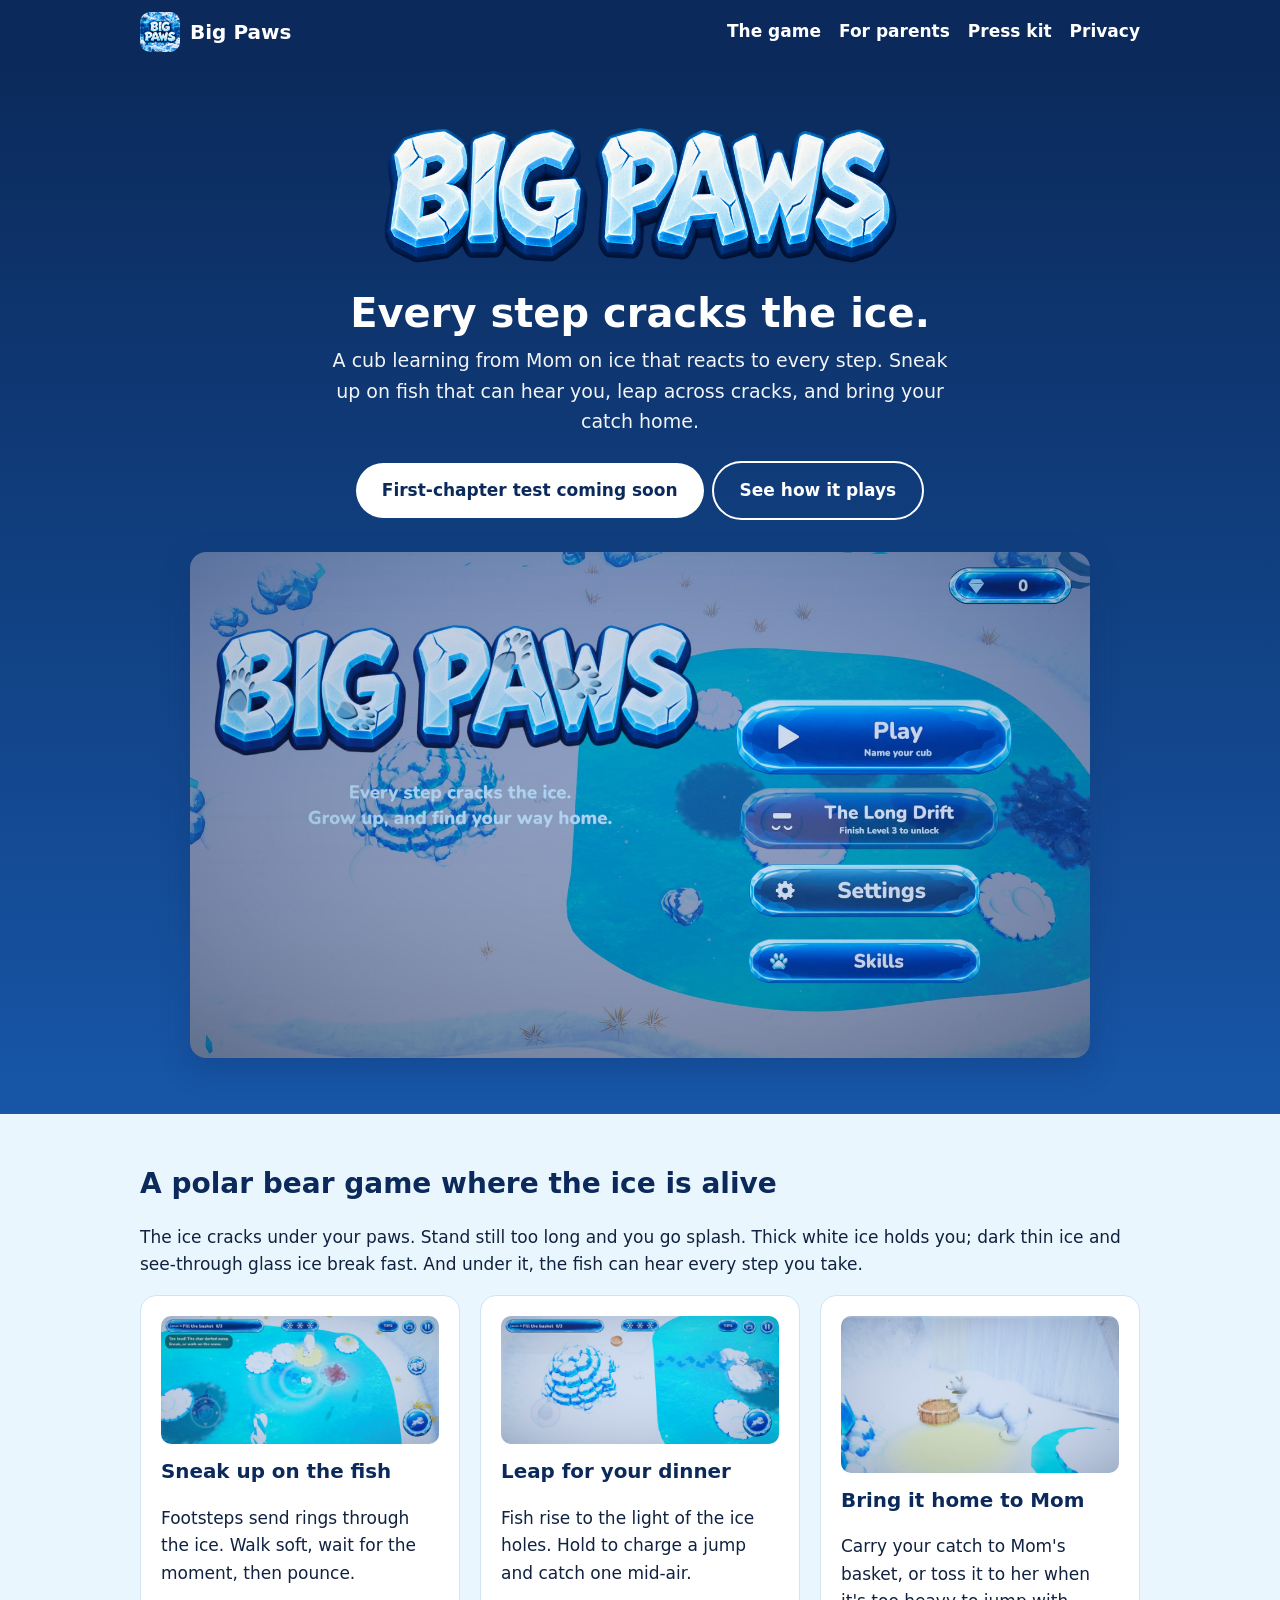
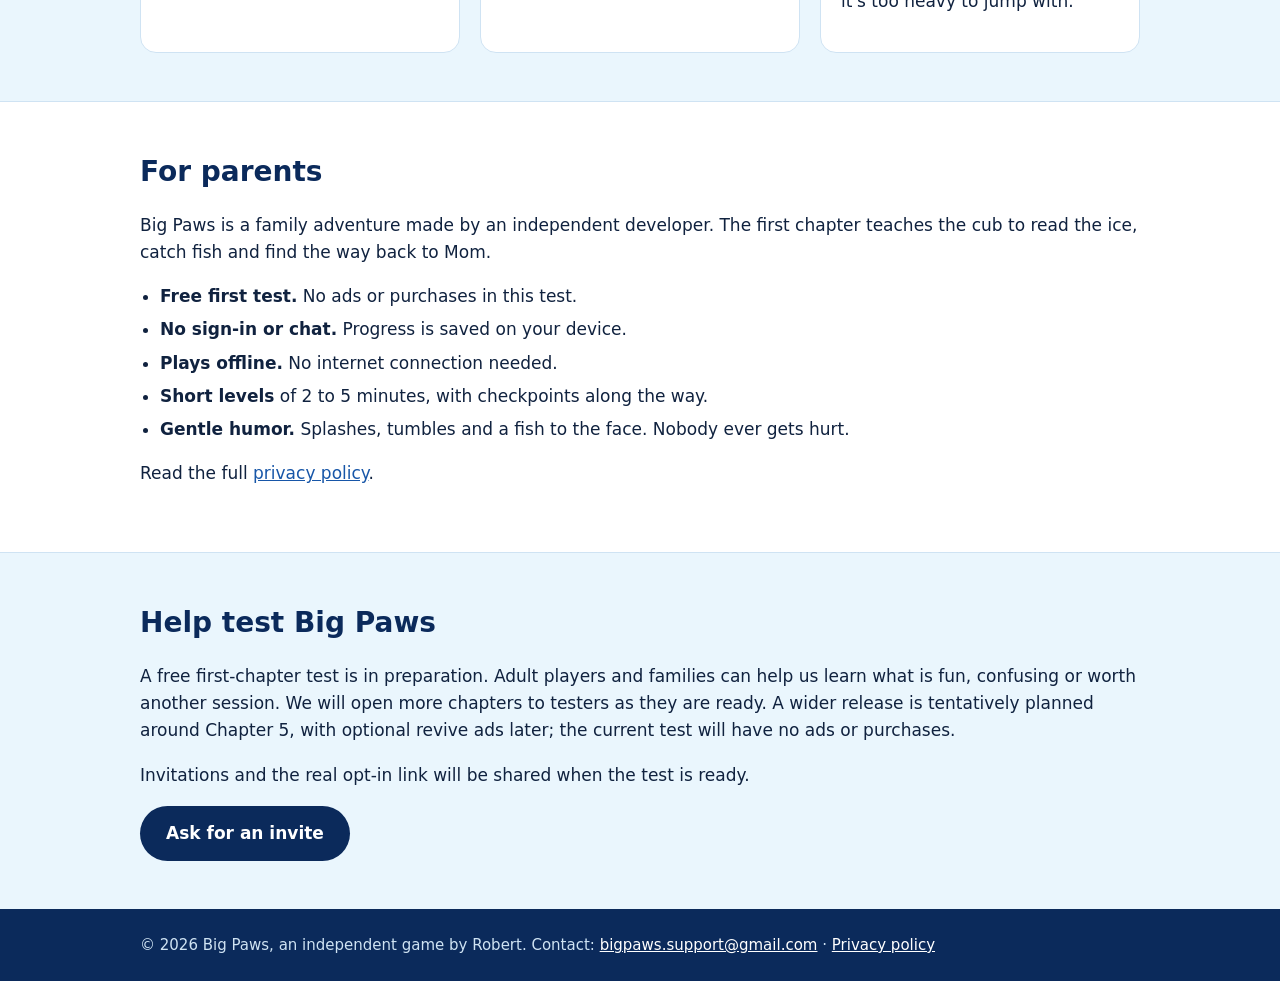
==== index.html @ 210a82b9 "Big Paws website: home, privacy policy, press kit Co-Authored-By: Claude Opus 5.5 <noreply@anthropic" ====
<!doctype html>
<html lang="en"><head><meta charset="utf-8"><meta name="viewport" content="width=device-width, initial-scale=1"><link rel="icon" href="images/icon.png"><link rel="stylesheet" href="style.css">
<title>Big Paws: A Cub and Mom Adventure | Android</title>
<meta name="description" content="The ice cracks under every step, and the fish can hear you coming. A cub-and-Mom adventure for Android, with a free first-chapter test in preparation.">
<meta property="og:title" content="Big Paws: Polar Bear Adventure">
<meta property="og:description" content="Every step cracks the ice. A polar bear adventure with Mom. First-chapter test in preparation.">
<meta property="og:image" content="images/title.jpg">
</head><body>
<header class="site"><div class="wrap"><a class="brand" href="index.html"><img src="images/icon.png" alt="">Big Paws</a><nav><a href="index.html#play">The game</a><a href="index.html#parents">For parents</a><a href="presskit.html">Press kit</a><a href="privacy.html">Privacy</a></nav></div></header>
<div class="hero"><div class="wrap">
<img class="wordmark" src="images/wordmark.png" alt="Big Paws">
<h1>Every step cracks the ice.</h1>
<p>A cub learning from Mom on ice that reacts to every step. Sneak up on fish that can hear you, leap across cracks, and bring your catch home.</p>
<a class="btn" href="#test">First-chapter test coming soon</a><a class="btn alt" href="#play">See how it plays</a>
<img class="shot" src="images/title.jpg" alt="Big Paws title screen with the ice lettering logo">
</div></div>

<section id="play"><div class="wrap">
<h2>A polar bear game where the ice is alive</h2>
<p>The ice cracks under your paws. Stand still too long and you go splash. Thick white ice holds you; dark thin ice and see-through glass ice break fast. And under it, the fish can hear every step you take.</p>
<div class="grid">
<div class="card"><img src="images/sneak.jpg" alt="The cub sneaking past fish shadows under the ice"><h3>Sneak up on the fish</h3><p>Footsteps send rings through the ice. Walk soft, wait for the moment, then pounce.</p></div>
<div class="card"><img src="images/fishing.jpg" alt="The cub beside a fishing hole in the ice"><h3>Leap for your dinner</h3><p>Fish rise to the light of the ice holes. Hold to charge a jump and catch one mid-air.</p></div>
<div class="card"><img src="images/mom-basket.jpg" alt="Mom bear placing a fish in her basket"><h3>Bring it home to Mom</h3><p>Carry your catch to Mom's basket, or toss it to her when it's too heavy to jump with.</p></div>
</div>
</div></section>

<section id="parents" class="parents"><div class="wrap">
<h2>For parents</h2>
<p>Big Paws is a family adventure made by an independent developer. The first chapter teaches the cub to read the ice, catch fish and find the way back to Mom.</p>
<ul>
<li><strong>Free first test.</strong> No ads or purchases in this test.</li>
<li><strong>No sign-in or chat.</strong> Progress is saved on your device.</li>
<li><strong>Plays offline.</strong> No internet connection needed.</li>
<li><strong>Short levels</strong> of 2 to 5 minutes, with checkpoints along the way.</li>
<li><strong>Gentle humor.</strong> Splashes, tumbles and a fish to the face. Nobody ever gets hurt.</li>
</ul>
<p>Read the full <a href="privacy.html">privacy policy</a>.</p>
</div></section>

<section id="test"><div class="wrap">
<h2>Help test Big Paws</h2>
<p>A free first-chapter test is in preparation. Adult players and families can help us learn what is fun, confusing or worth another session. We will open more chapters to testers as they are ready. A wider release is tentatively planned around Chapter 5, with optional revive ads later; the current test will have no ads or purchases.</p>
<p>Invitations and the real opt-in link will be shared when the test is ready.</p>
<a class="btn" style="background:var(--deep);color:#fff" href="mailto:bigpaws.support@gmail.com?subject=Big%20Paws%20test">Ask for an invite</a>
</div></section>
<footer><div class="wrap">&copy; 2026 Big Paws, an independent game by Robert. Contact: <a href="mailto:bigpaws.support@gmail.com">bigpaws.support@gmail.com</a> &middot; <a href="privacy.html">Privacy policy</a></div></footer>
</body></html>
---- style.css ----
:root{--ice:#eaf6fd;--deep:#0b2a5b;--mid:#1756a8;--cyan:#38b6f0;--ink:#10223f;--quiet:#4a5d7a;--card:#ffffff;--line:#cfe3f3}
*{box-sizing:border-box}
body{margin:0;font-family:"Nunito",system-ui,-apple-system,Segoe UI,Roboto,sans-serif;color:var(--ink);background:var(--ice);line-height:1.6;font-size:17px}
a{color:var(--mid)}
img{max-width:100%;height:auto;display:block}
.wrap{max-width:1040px;margin:0 auto;padding:0 20px}
header.site{background:var(--deep);color:#fff}
header.site .wrap{display:flex;align-items:center;justify-content:space-between;gap:16px;padding-top:12px;padding-bottom:12px}
header.site a{color:#fff;text-decoration:none;font-weight:700}
header.site nav{display:flex;gap:18px;flex-wrap:wrap}
.brand{display:flex;align-items:center;gap:10px;font-size:20px}
.brand img{width:40px;height:40px;border-radius:10px}
.hero{background:linear-gradient(180deg,var(--deep),var(--mid));color:#fff;padding:40px 0 56px;text-align:center}
.hero .wordmark{width:100%;max-width:520px;margin:0 auto 12px}
.hero h1{font-size:clamp(26px,4vw,40px);margin:8px 0;line-height:1.2}
.hero p{font-size:19px;max-width:640px;margin:0 auto 24px;opacity:.95}
.btn{display:inline-block;background:#fff;color:var(--deep);padding:14px 26px;border-radius:999px;font-weight:800;text-decoration:none}
.btn.alt{background:transparent;color:#fff;border:2px solid #fff;margin-left:8px}
.shot{width:100%;border-radius:16px;box-shadow:0 10px 30px rgba(11,42,91,.25);margin:32px auto 0;max-width:900px}
section{padding:48px 0}
h2{font-size:28px;margin:0 0 16px;color:var(--deep)}
.grid{display:grid;grid-template-columns:repeat(auto-fit,minmax(260px,1fr));gap:20px}
.card{background:var(--card);border:1px solid var(--line);border-radius:16px;padding:20px}
.card img{border-radius:10px;margin-bottom:12px}
.card h3{margin:0 0 6px;color:var(--deep)}
.parents{background:#fff;border-top:1px solid var(--line);border-bottom:1px solid var(--line)}
.parents ul{padding-left:20px}
.parents li{margin:6px 0}
.facts td,.facts th{padding:8px 12px;border-bottom:1px solid var(--line);text-align:left;vertical-align:top}
.facts{border-collapse:collapse;width:100%;background:#fff;border-radius:12px}
footer{background:var(--deep);color:#cfe3f3;padding:24px 0;font-size:15px}
footer a{color:#fff}
.doc{background:#fff;border:1px solid var(--line);border-radius:16px;padding:28px;margin:32px auto}
.note{background:#fff7d6;border:1px solid #f0d97a;border-radius:10px;padding:10px 14px;font-size:15px}
@media (max-width:600px){.btn.alt{margin:12px 0 0}header.site .wrap{flex-direction:column}}
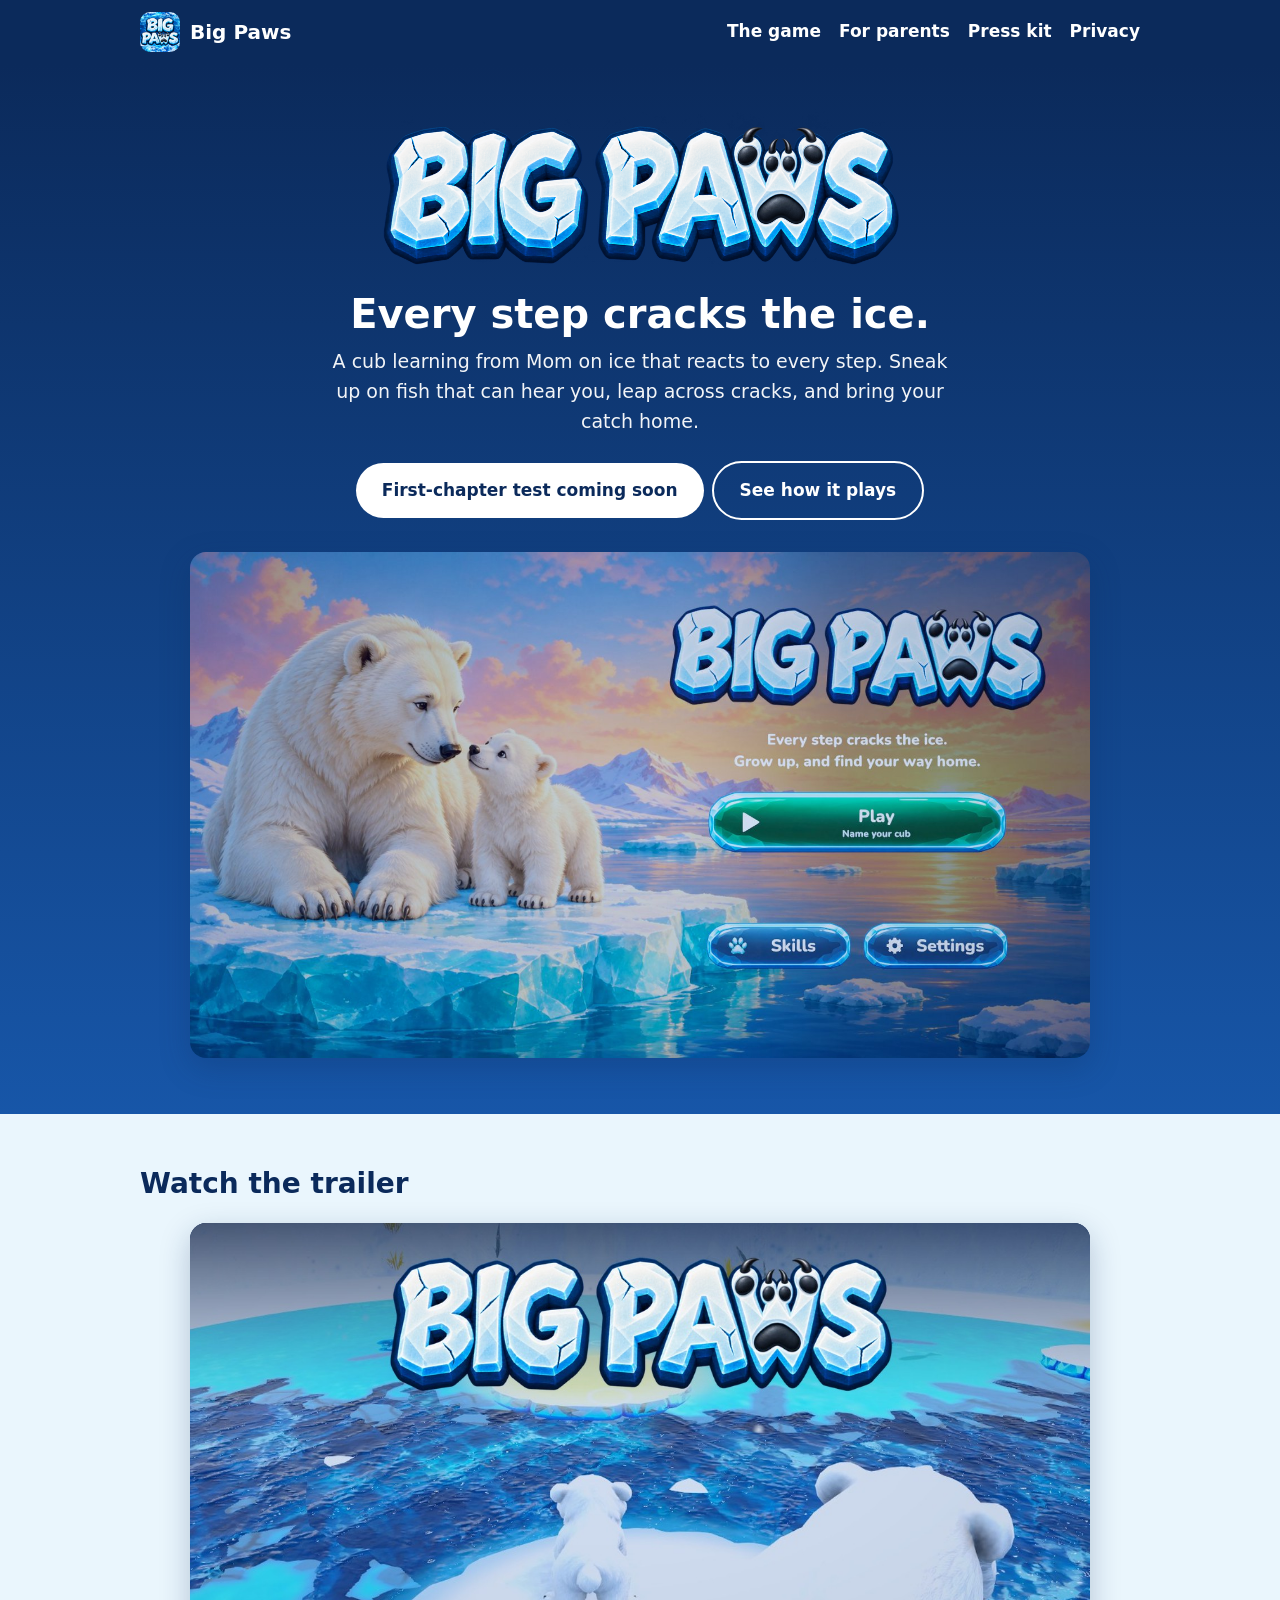
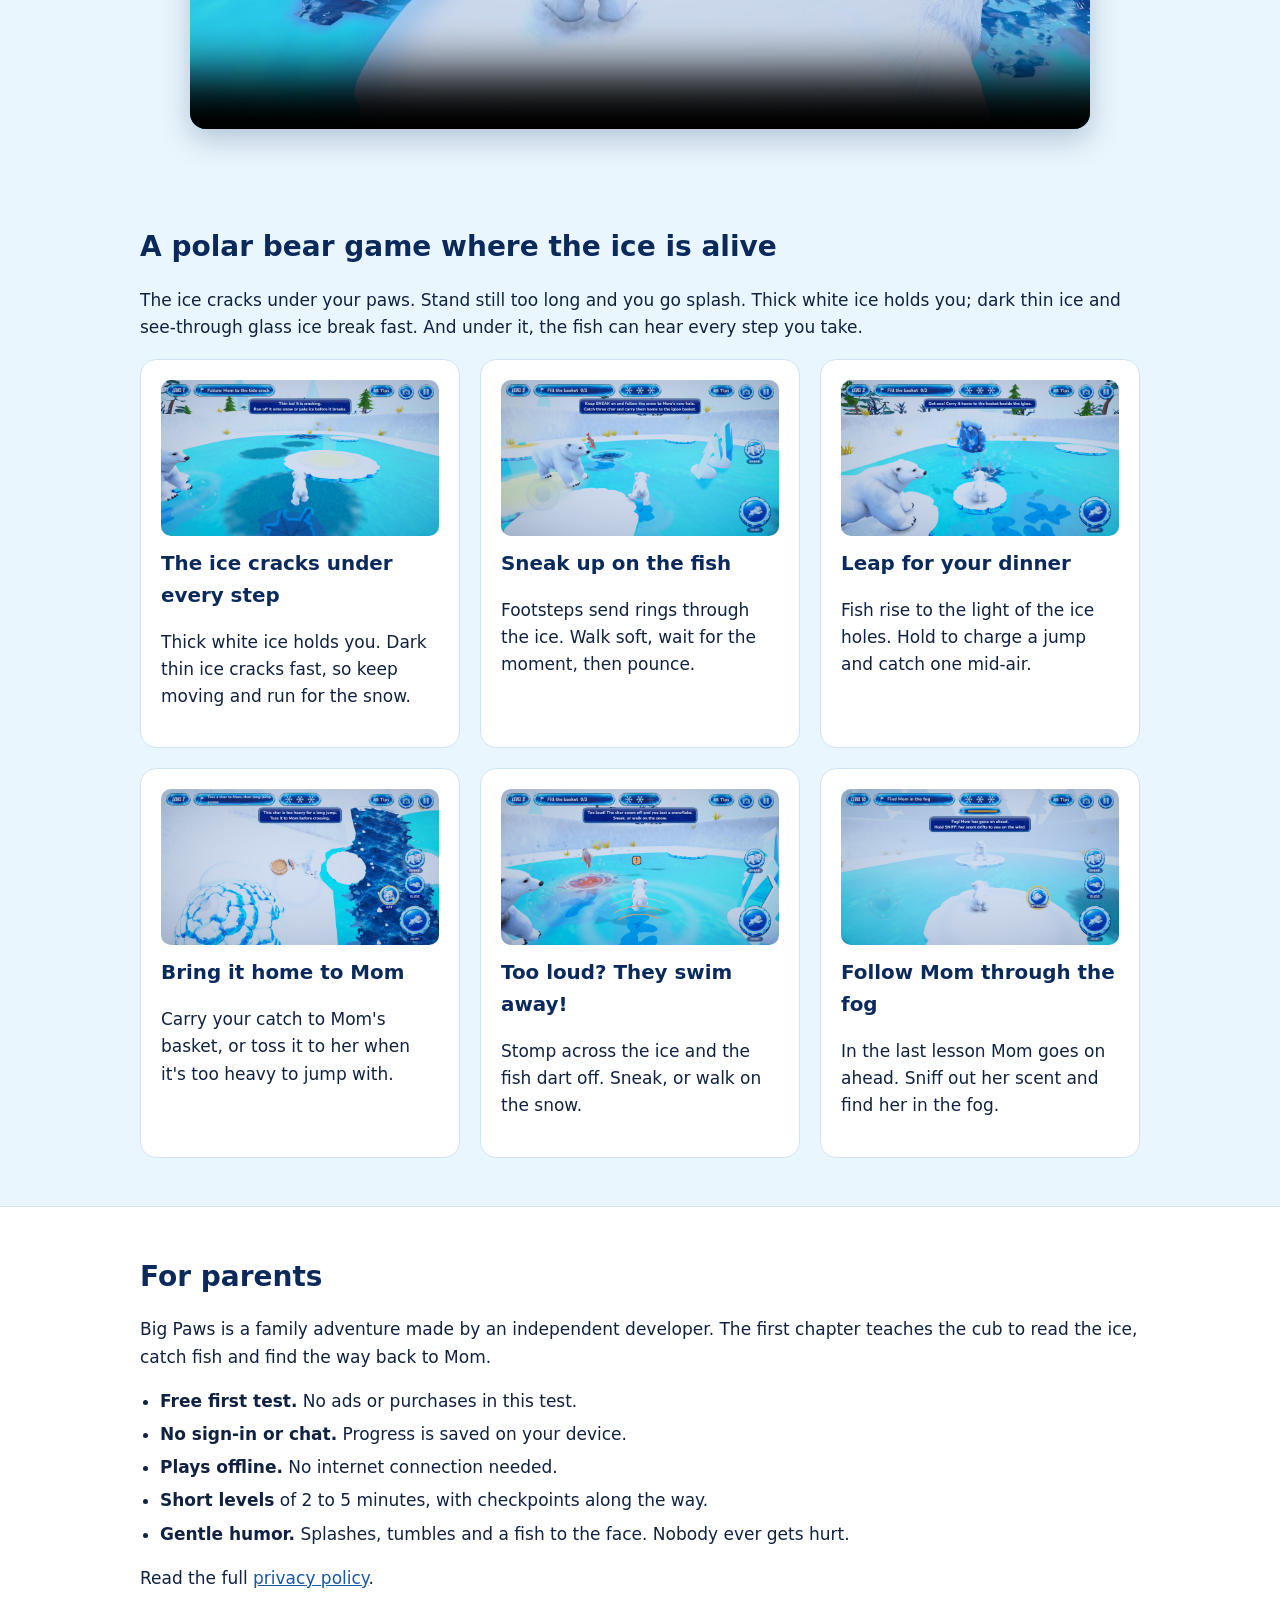
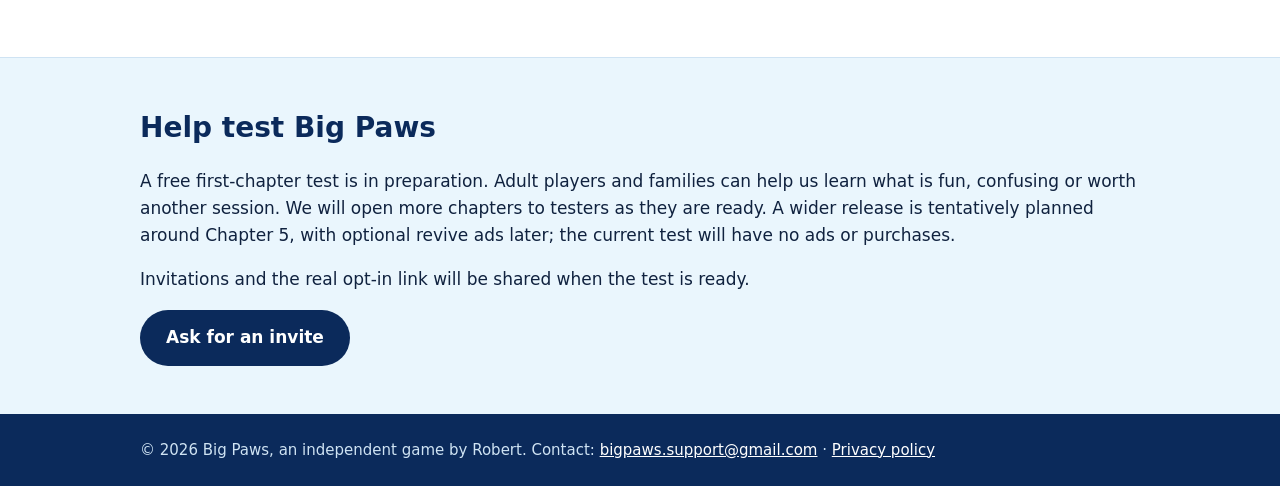
==== commit 0de124ed: "Site: store screenshots and trailer Co-Authored-By: Claude Opus 5.5 <noreply@anthropic.com>" ====
--- a/index.html
+++ b/index.html
@@ -12,16 +12,24 @@
 <h1>Every step cracks the ice.</h1>
 <p>A cub learning from Mom on ice that reacts to every step. Sneak up on fish that can hear you, leap across cracks, and bring your catch home.</p>
 <a class="btn" href="#test">First-chapter test coming soon</a><a class="btn alt" href="#play">See how it plays</a>
-<img class="shot" src="images/title.jpg" alt="Big Paws title screen with the ice lettering logo">
+<img class="shot" src="images/title.jpg" alt="Big Paws title screen: Mom and her cub on the ice under the ice-lettering logo">
 </div></div>
+
+<section id="trailer"><div class="wrap">
+<h2>Watch the trailer</h2>
+<video class="trailer" controls playsinline preload="none" poster="images/trailer-poster.jpg" aria-label="Big Paws gameplay trailer, 30 seconds"><source src="video/BigPaws-trailer.mp4" type="video/mp4"><a href="video/BigPaws-trailer.mp4">Download the trailer (MP4)</a></video>
+</div></section>
 
 <section id="play"><div class="wrap">
 <h2>A polar bear game where the ice is alive</h2>
 <p>The ice cracks under your paws. Stand still too long and you go splash. Thick white ice holds you; dark thin ice and see-through glass ice break fast. And under it, the fish can hear every step you take.</p>
 <div class="grid">
-<div class="card"><img src="images/sneak.jpg" alt="The cub sneaking past fish shadows under the ice"><h3>Sneak up on the fish</h3><p>Footsteps send rings through the ice. Walk soft, wait for the moment, then pounce.</p></div>
-<div class="card"><img src="images/fishing.jpg" alt="The cub beside a fishing hole in the ice"><h3>Leap for your dinner</h3><p>Fish rise to the light of the ice holes. Hold to charge a jump and catch one mid-air.</p></div>
-<div class="card"><img src="images/mom-basket.jpg" alt="Mom bear placing a fish in her basket"><h3>Bring it home to Mom</h3><p>Carry your catch to Mom's basket, or toss it to her when it's too heavy to jump with.</p></div>
+<div class="card"><img src="images/cracking.jpg" alt="The cub on thin ice that is cracking around its paws, Mom watching from the side"><h3>The ice cracks under every step</h3><p>Thick white ice holds you. Dark thin ice cracks fast, so keep moving and run for the snow.</p></div>
+<div class="card"><img src="images/sneak.jpg" alt="Mom and the cub beside a fishing hole as a fish jumps out"><h3>Sneak up on the fish</h3><p>Footsteps send rings through the ice. Walk soft, wait for the moment, then pounce.</p></div>
+<div class="card"><img src="images/fishing.jpg" alt="The cub on a small floe next to a fishing hole, Mom close by"><h3>Leap for your dinner</h3><p>Fish rise to the light of the ice holes. Hold to charge a jump and catch one mid-air.</p></div>
+<div class="card"><img src="images/mom-basket.jpg" alt="Seen from above: the cub beside Mom and her basket by the igloo, a fish ready to toss"><h3>Bring it home to Mom</h3><p>Carry your catch to Mom's basket, or toss it to her when it's too heavy to jump with.</p></div>
+<div class="card"><img src="images/fishwarn.jpg" alt="A fish darting away from a noisy cub, with a warning sign above the hole"><h3>Too loud? They swim away!</h3><p>Stomp across the ice and the fish dart off. Sneak, or walk on the snow.</p></div>
+<div class="card"><img src="images/reunion.jpg" alt="The cub on a snowy floe looking at Mom's outline in the fog"><h3>Follow Mom through the fog</h3><p>In the last lesson Mom goes on ahead. Sniff out her scent and find her in the fog.</p></div>
 </div>
 </div></section>
 
--- a/style.css
+++ b/style.css
@@ -16,6 +16,8 @@
 .hero p{font-size:19px;max-width:640px;margin:0 auto 24px;opacity:.95}
 .btn{display:inline-block;background:#fff;color:var(--deep);padding:14px 26px;border-radius:999px;font-weight:800;text-decoration:none}
 .btn.alt{background:transparent;color:#fff;border:2px solid #fff;margin-left:8px}
+.trailer{display:block;width:100%;max-width:900px;margin:0 auto;border-radius:16px;box-shadow:0 10px 30px rgba(11,42,91,.25);background:var(--deep);aspect-ratio:16/9}
+.doc .trailer{margin:0 0 12px}
 .shot{width:100%;border-radius:16px;box-shadow:0 10px 30px rgba(11,42,91,.25);margin:32px auto 0;max-width:900px}
 section{padding:48px 0}
 h2{font-size:28px;margin:0 0 16px;color:var(--deep)}
@@ -27,6 +29,7 @@
 .parents ul{padding-left:20px}
 .parents li{margin:6px 0}
 .facts td,.facts th{padding:8px 12px;border-bottom:1px solid var(--line);text-align:left;vertical-align:top}
+.facts td{overflow-wrap:anywhere}
 .facts{border-collapse:collapse;width:100%;background:#fff;border-radius:12px}
 footer{background:var(--deep);color:#cfe3f3;padding:24px 0;font-size:15px}
 footer a{color:#fff}
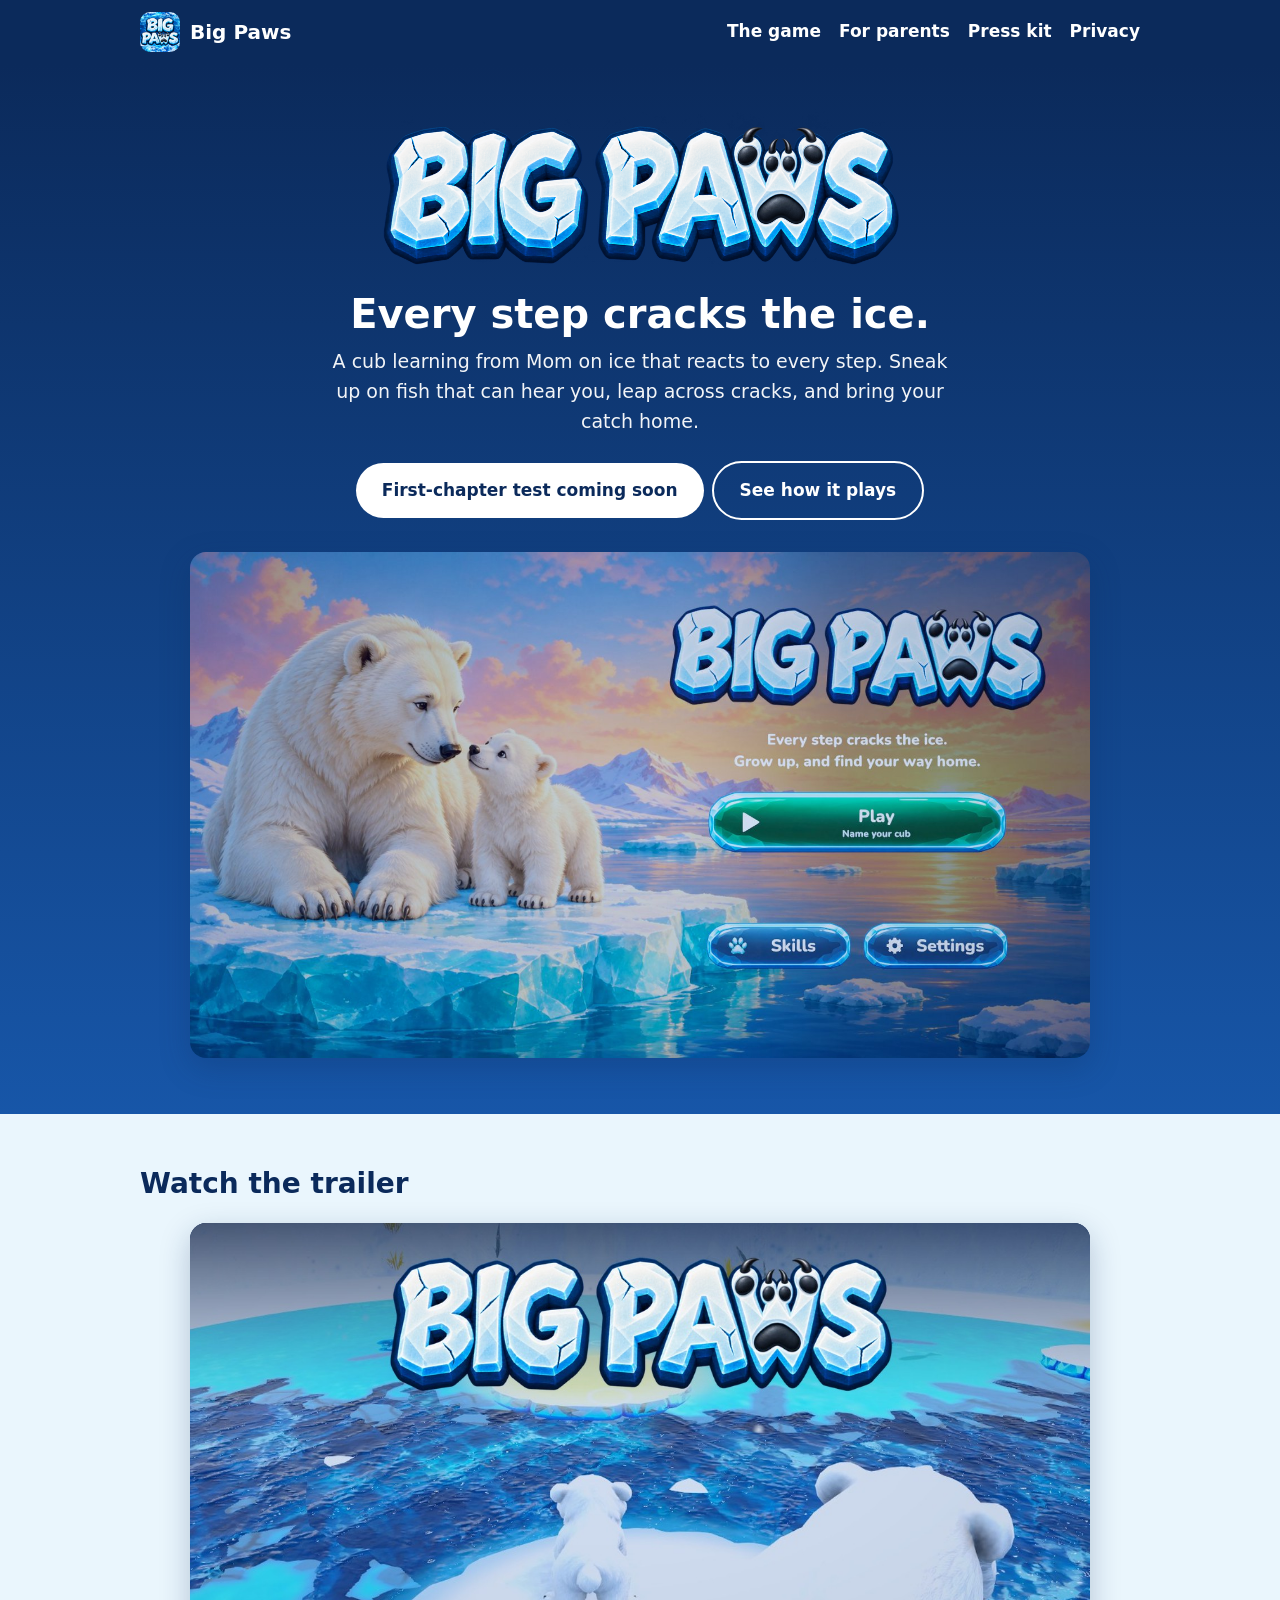
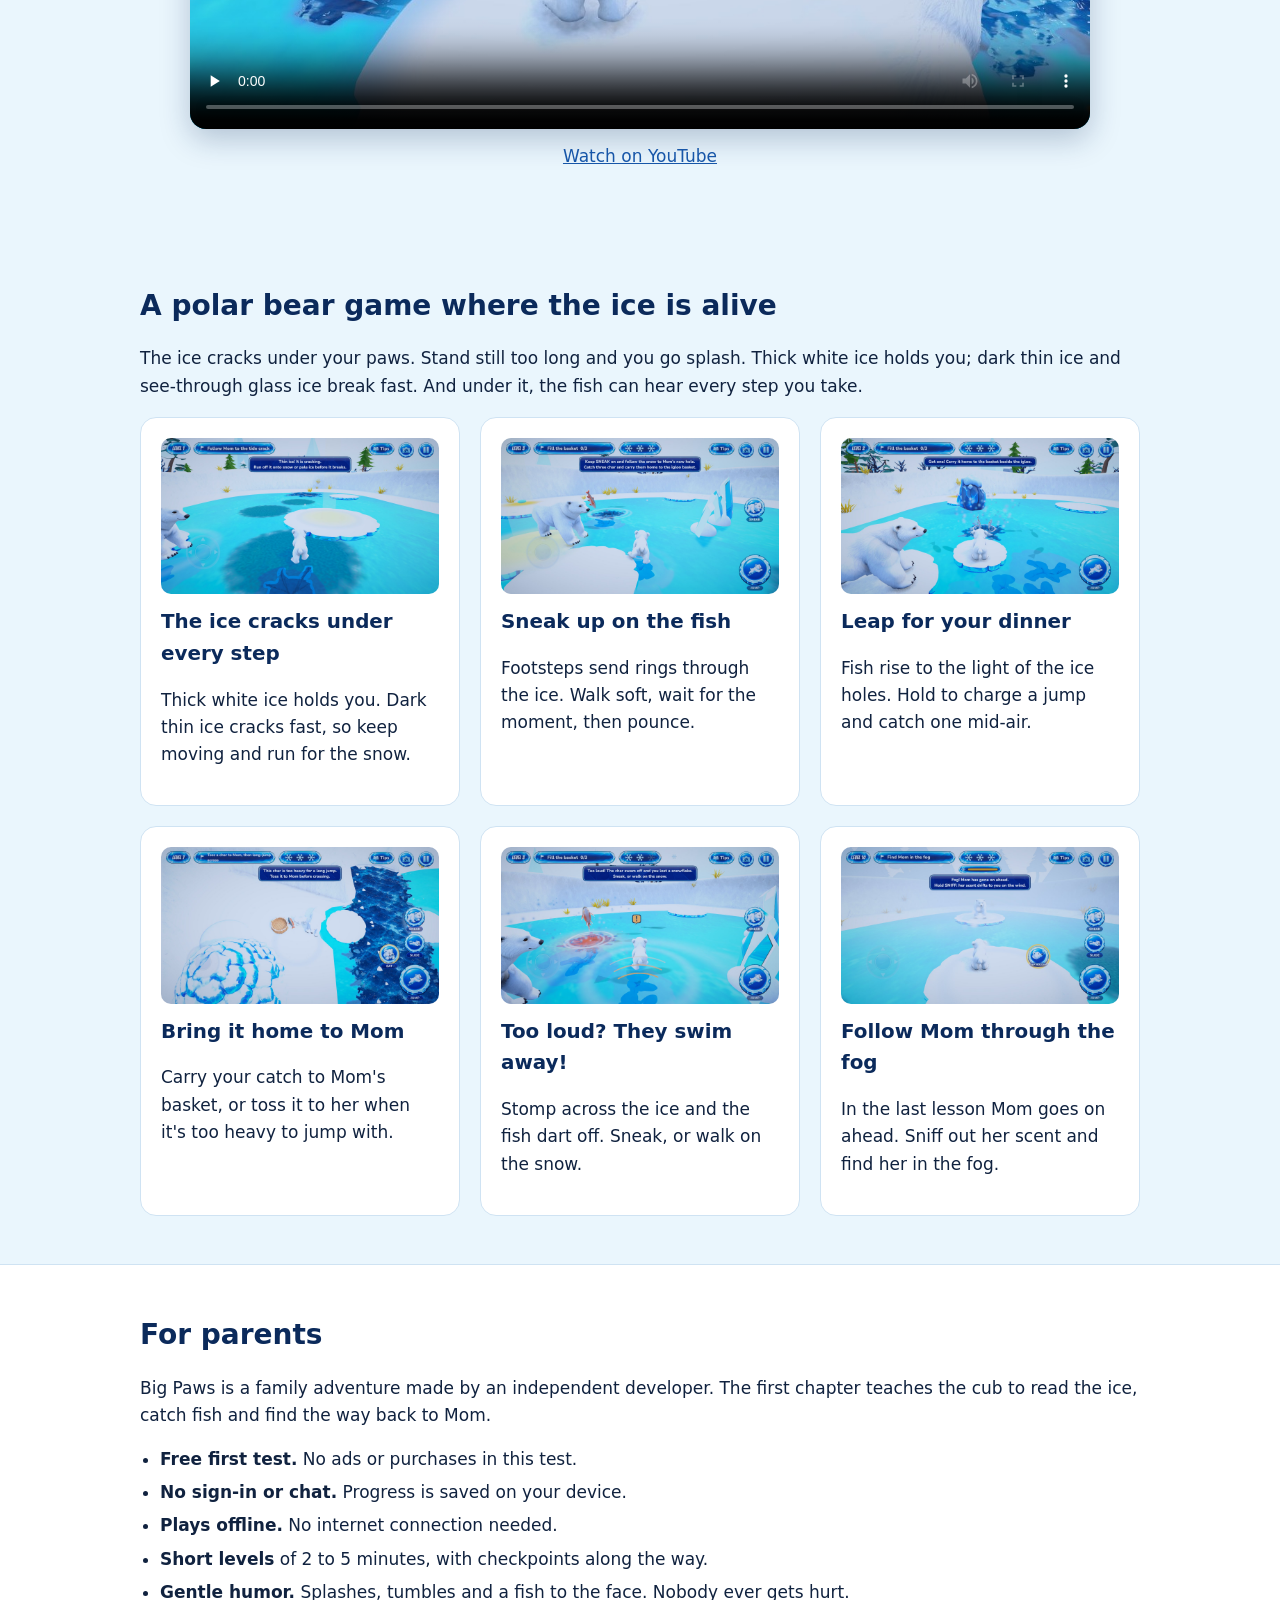
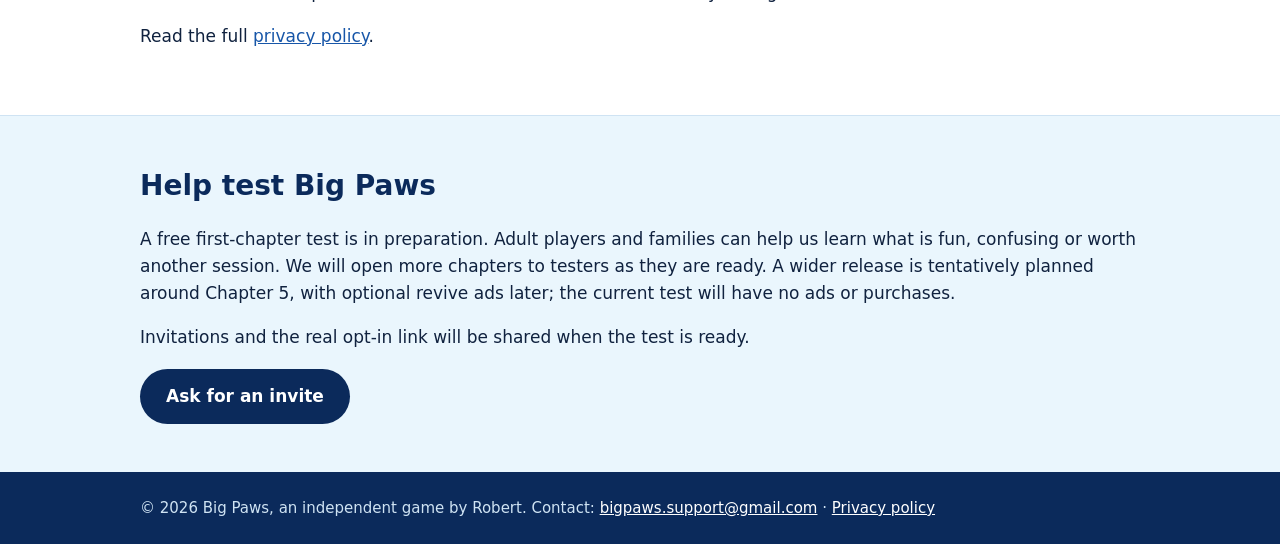
==== commit bbbda035: "Site: YouTube trailer link Co-Authored-By: Claude Opus 5.5 <noreply@anthropic.com>" ====
--- a/index.html
+++ b/index.html
@@ -18,6 +18,7 @@
 <section id="trailer"><div class="wrap">
 <h2>Watch the trailer</h2>
 <video class="trailer" controls playsinline preload="none" poster="images/trailer-poster.jpg" aria-label="Big Paws gameplay trailer, 30 seconds"><source src="video/BigPaws-trailer.mp4" type="video/mp4"><a href="video/BigPaws-trailer.mp4">Download the trailer (MP4)</a></video>
+<p style="text-align:center;margin-top:14px"><a href="https://youtu.be/f21sIvdYZcQ" rel="noopener">Watch on YouTube</a></p>
 </div></section>
 
 <section id="play"><div class="wrap">
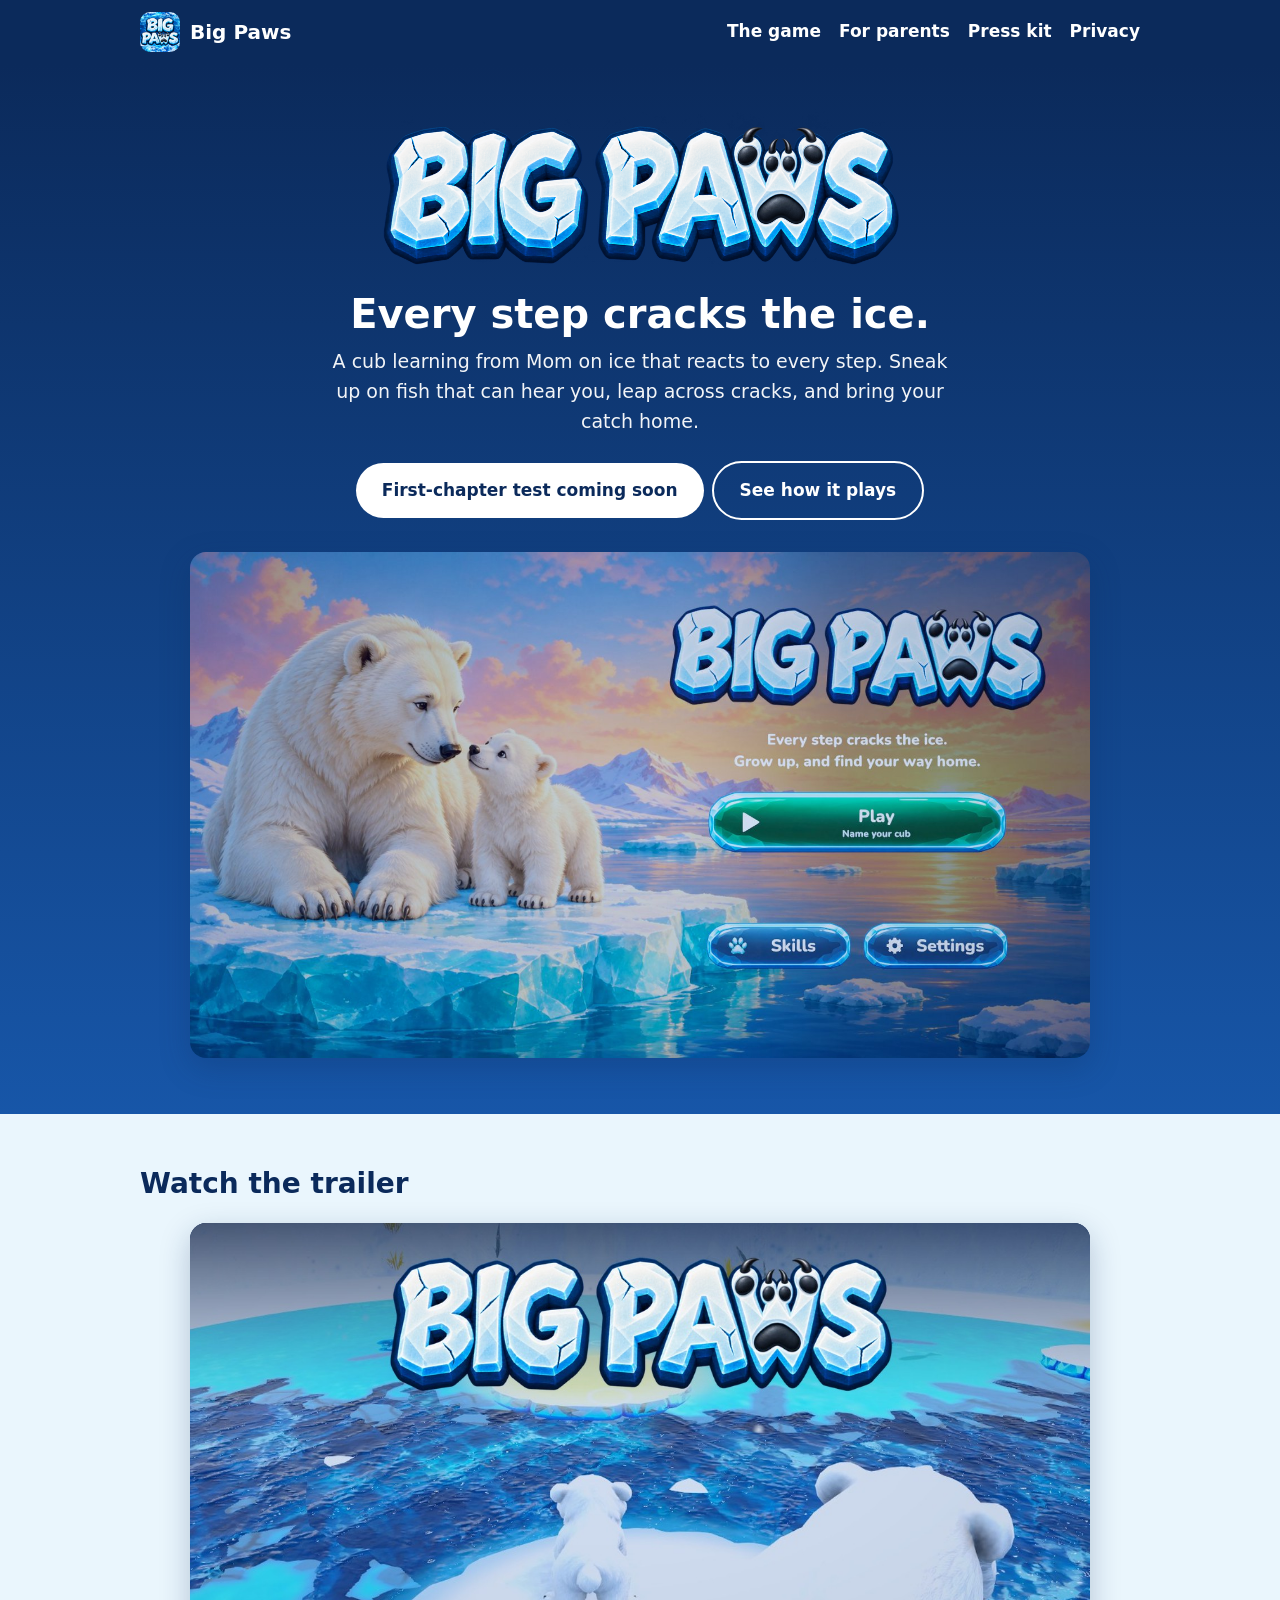
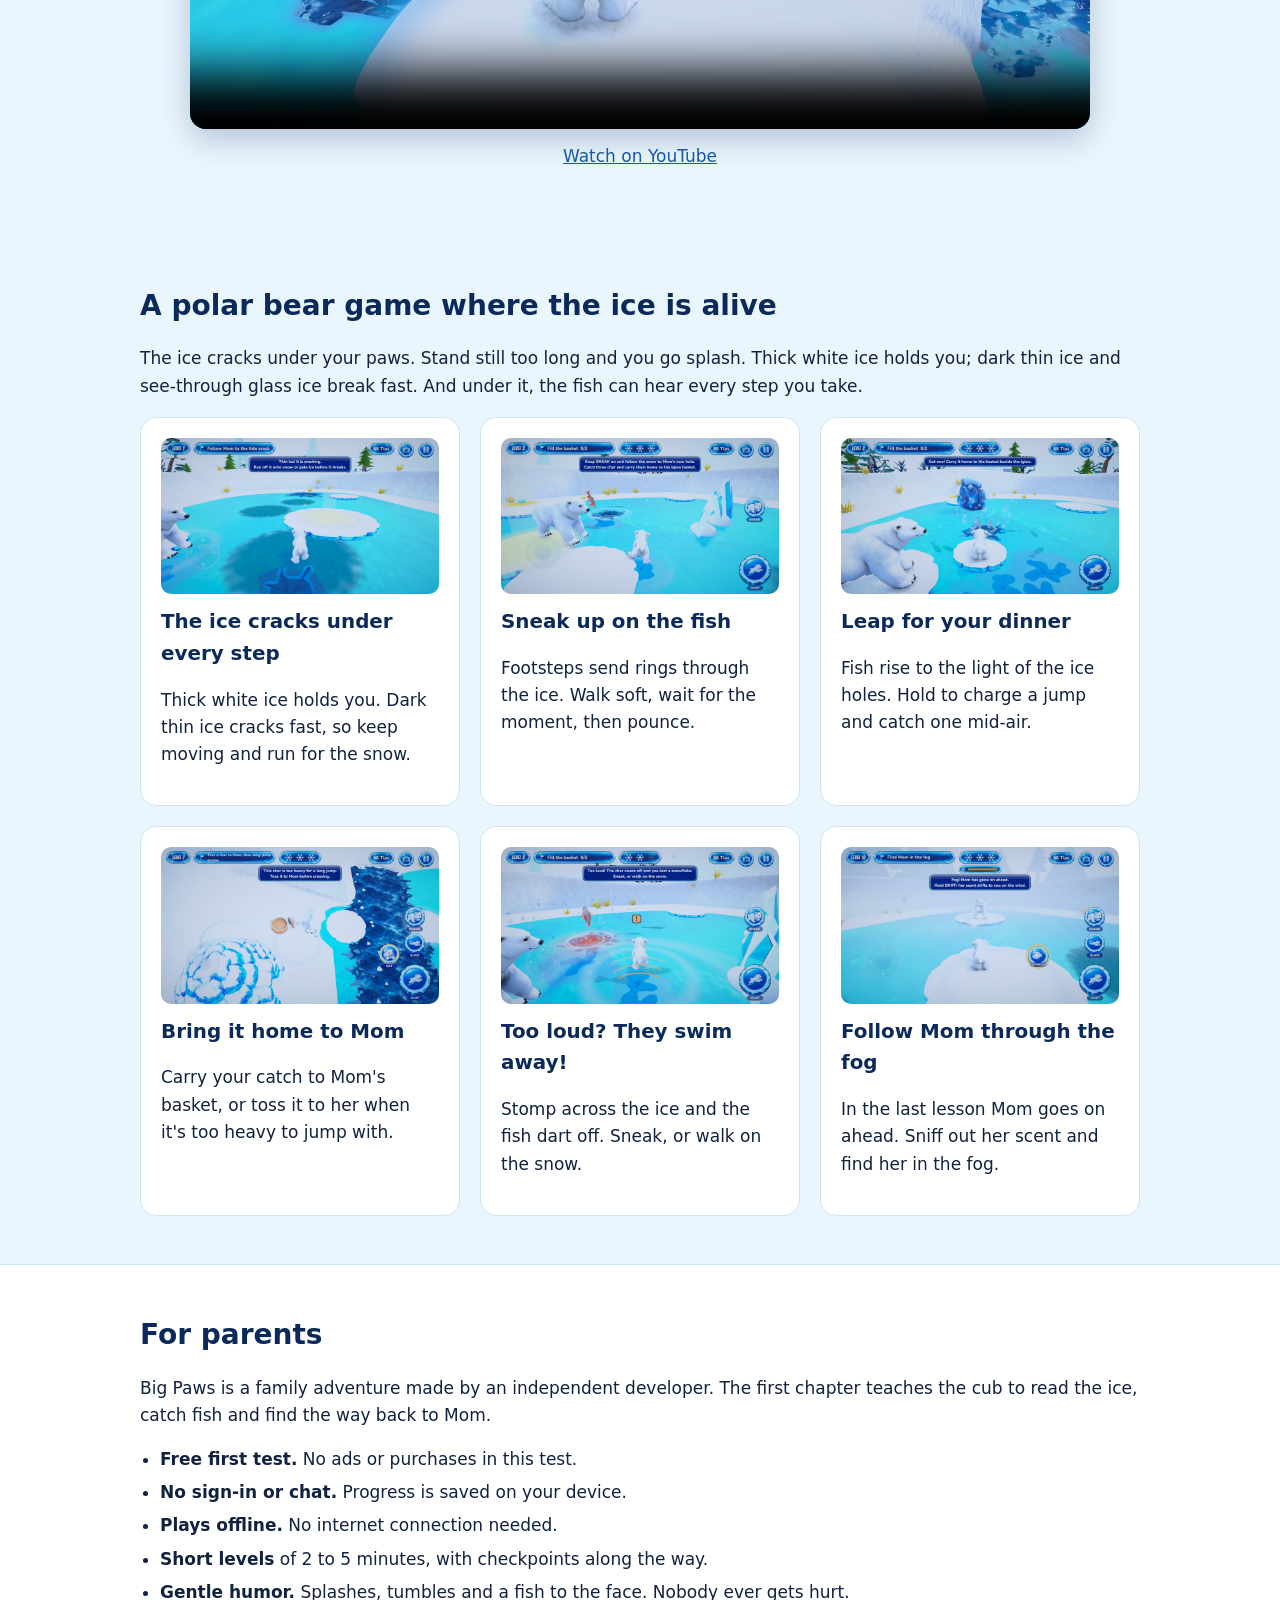
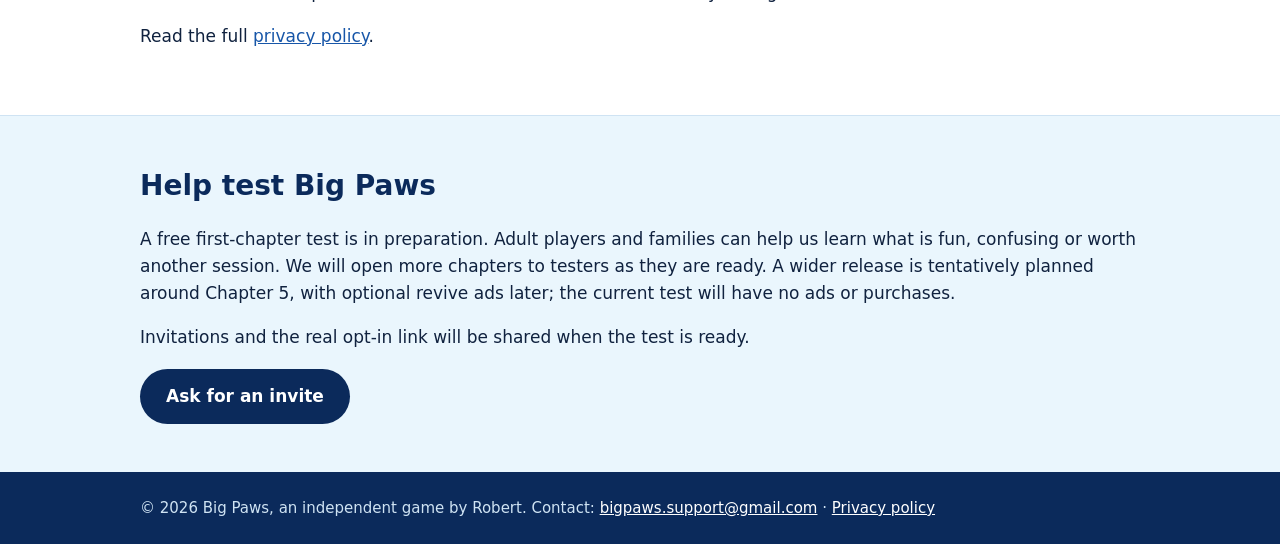
==== commit afe697bd: "Site: version image and video links so browsers fetch the new files Co-Authored-By: Claude Opus 5.5 " ====
--- a/index.html
+++ b/index.html
@@ -1,23 +1,23 @@
 <!doctype html>
-<html lang="en"><head><meta charset="utf-8"><meta name="viewport" content="width=device-width, initial-scale=1"><link rel="icon" href="images/icon.png"><link rel="stylesheet" href="style.css">
+<html lang="en"><head><meta charset="utf-8"><meta name="viewport" content="width=device-width, initial-scale=1"><link rel="icon" href="images/icon.png?v=20261113"><link rel="stylesheet" href="style.css">
 <title>Big Paws: A Cub and Mom Adventure | Android</title>
 <meta name="description" content="The ice cracks under every step, and the fish can hear you coming. A cub-and-Mom adventure for Android, with a free first-chapter test in preparation.">
 <meta property="og:title" content="Big Paws: Polar Bear Adventure">
 <meta property="og:description" content="Every step cracks the ice. A polar bear adventure with Mom. First-chapter test in preparation.">
 <meta property="og:image" content="images/title.jpg">
 </head><body>
-<header class="site"><div class="wrap"><a class="brand" href="index.html"><img src="images/icon.png" alt="">Big Paws</a><nav><a href="index.html#play">The game</a><a href="index.html#parents">For parents</a><a href="presskit.html">Press kit</a><a href="privacy.html">Privacy</a></nav></div></header>
+<header class="site"><div class="wrap"><a class="brand" href="index.html"><img src="images/icon.png?v=20261113" alt="">Big Paws</a><nav><a href="index.html#play">The game</a><a href="index.html#parents">For parents</a><a href="presskit.html">Press kit</a><a href="privacy.html">Privacy</a></nav></div></header>
 <div class="hero"><div class="wrap">
-<img class="wordmark" src="images/wordmark.png" alt="Big Paws">
+<img class="wordmark" src="images/wordmark.png?v=20261113" alt="Big Paws">
 <h1>Every step cracks the ice.</h1>
 <p>A cub learning from Mom on ice that reacts to every step. Sneak up on fish that can hear you, leap across cracks, and bring your catch home.</p>
 <a class="btn" href="#test">First-chapter test coming soon</a><a class="btn alt" href="#play">See how it plays</a>
-<img class="shot" src="images/title.jpg" alt="Big Paws title screen: Mom and her cub on the ice under the ice-lettering logo">
+<img class="shot" src="images/title.jpg?v=20261113" alt="Big Paws title screen: Mom and her cub on the ice under the ice-lettering logo">
 </div></div>
 
 <section id="trailer"><div class="wrap">
 <h2>Watch the trailer</h2>
-<video class="trailer" controls playsinline preload="none" poster="images/trailer-poster.jpg" aria-label="Big Paws gameplay trailer, 30 seconds"><source src="video/BigPaws-trailer.mp4" type="video/mp4"><a href="video/BigPaws-trailer.mp4">Download the trailer (MP4)</a></video>
+<video class="trailer" controls playsinline preload="none" poster="images/trailer-poster.jpg?v=20261113" aria-label="Big Paws gameplay trailer, 30 seconds"><source src="video/BigPaws-trailer.mp4?v=20261113" type="video/mp4"><a href="video/BigPaws-trailer.mp4?v=20261113">Download the trailer (MP4)</a></video>
 <p style="text-align:center;margin-top:14px"><a href="https://youtu.be/f21sIvdYZcQ" rel="noopener">Watch on YouTube</a></p>
 </div></section>
 
@@ -25,12 +25,12 @@
 <h2>A polar bear game where the ice is alive</h2>
 <p>The ice cracks under your paws. Stand still too long and you go splash. Thick white ice holds you; dark thin ice and see-through glass ice break fast. And under it, the fish can hear every step you take.</p>
 <div class="grid">
-<div class="card"><img src="images/cracking.jpg" alt="The cub on thin ice that is cracking around its paws, Mom watching from the side"><h3>The ice cracks under every step</h3><p>Thick white ice holds you. Dark thin ice cracks fast, so keep moving and run for the snow.</p></div>
-<div class="card"><img src="images/sneak.jpg" alt="Mom and the cub beside a fishing hole as a fish jumps out"><h3>Sneak up on the fish</h3><p>Footsteps send rings through the ice. Walk soft, wait for the moment, then pounce.</p></div>
-<div class="card"><img src="images/fishing.jpg" alt="The cub on a small floe next to a fishing hole, Mom close by"><h3>Leap for your dinner</h3><p>Fish rise to the light of the ice holes. Hold to charge a jump and catch one mid-air.</p></div>
-<div class="card"><img src="images/mom-basket.jpg" alt="Seen from above: the cub beside Mom and her basket by the igloo, a fish ready to toss"><h3>Bring it home to Mom</h3><p>Carry your catch to Mom's basket, or toss it to her when it's too heavy to jump with.</p></div>
-<div class="card"><img src="images/fishwarn.jpg" alt="A fish darting away from a noisy cub, with a warning sign above the hole"><h3>Too loud? They swim away!</h3><p>Stomp across the ice and the fish dart off. Sneak, or walk on the snow.</p></div>
-<div class="card"><img src="images/reunion.jpg" alt="The cub on a snowy floe looking at Mom's outline in the fog"><h3>Follow Mom through the fog</h3><p>In the last lesson Mom goes on ahead. Sniff out her scent and find her in the fog.</p></div>
+<div class="card"><img src="images/cracking.jpg?v=20261113" alt="The cub on thin ice that is cracking around its paws, Mom watching from the side"><h3>The ice cracks under every step</h3><p>Thick white ice holds you. Dark thin ice cracks fast, so keep moving and run for the snow.</p></div>
+<div class="card"><img src="images/sneak.jpg?v=20261113" alt="Mom and the cub beside a fishing hole as a fish jumps out"><h3>Sneak up on the fish</h3><p>Footsteps send rings through the ice. Walk soft, wait for the moment, then pounce.</p></div>
+<div class="card"><img src="images/fishing.jpg?v=20261113" alt="The cub on a small floe next to a fishing hole, Mom close by"><h3>Leap for your dinner</h3><p>Fish rise to the light of the ice holes. Hold to charge a jump and catch one mid-air.</p></div>
+<div class="card"><img src="images/mom-basket.jpg?v=20261113" alt="Seen from above: the cub beside Mom and her basket by the igloo, a fish ready to toss"><h3>Bring it home to Mom</h3><p>Carry your catch to Mom's basket, or toss it to her when it's too heavy to jump with.</p></div>
+<div class="card"><img src="images/fishwarn.jpg?v=20261113" alt="A fish darting away from a noisy cub, with a warning sign above the hole"><h3>Too loud? They swim away!</h3><p>Stomp across the ice and the fish dart off. Sneak, or walk on the snow.</p></div>
+<div class="card"><img src="images/reunion.jpg?v=20261113" alt="The cub on a snowy floe looking at Mom's outline in the fog"><h3>Follow Mom through the fog</h3><p>In the last lesson Mom goes on ahead. Sniff out her scent and find her in the fog.</p></div>
 </div>
 </div></section>
 
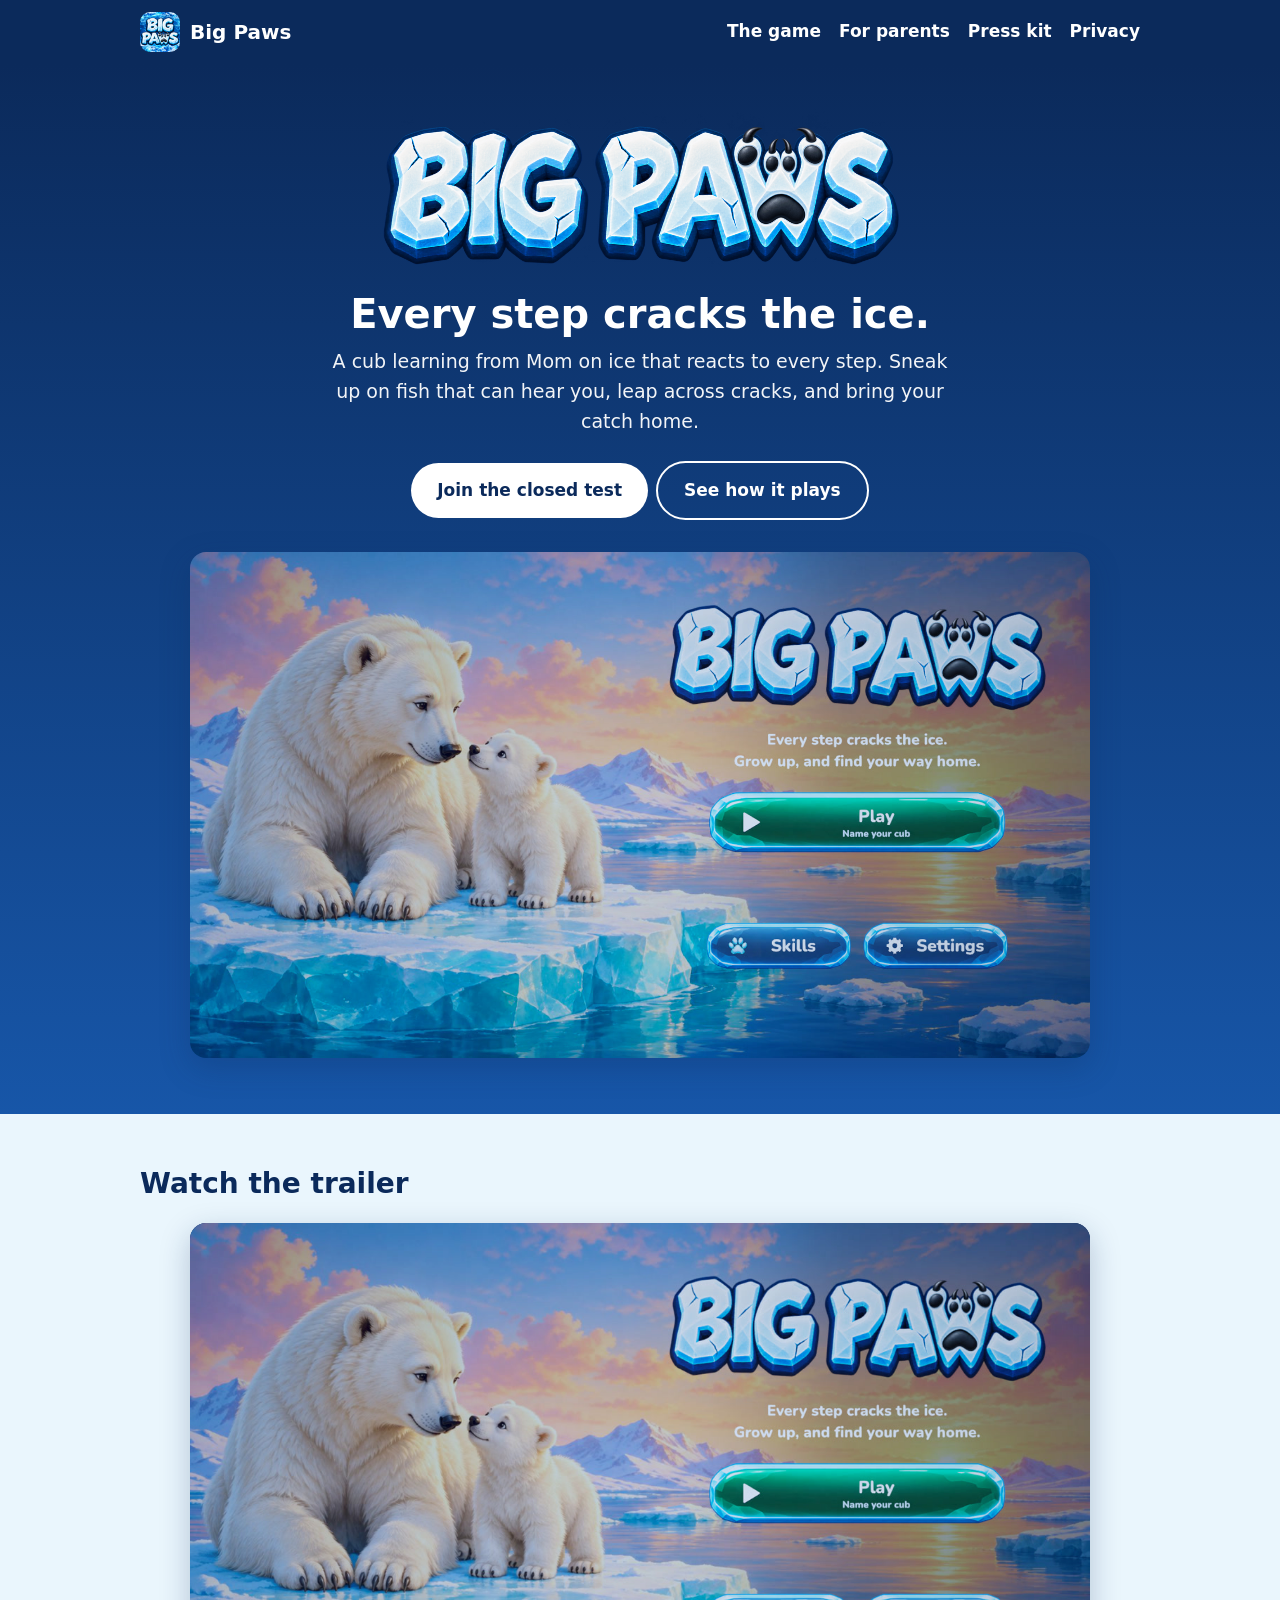
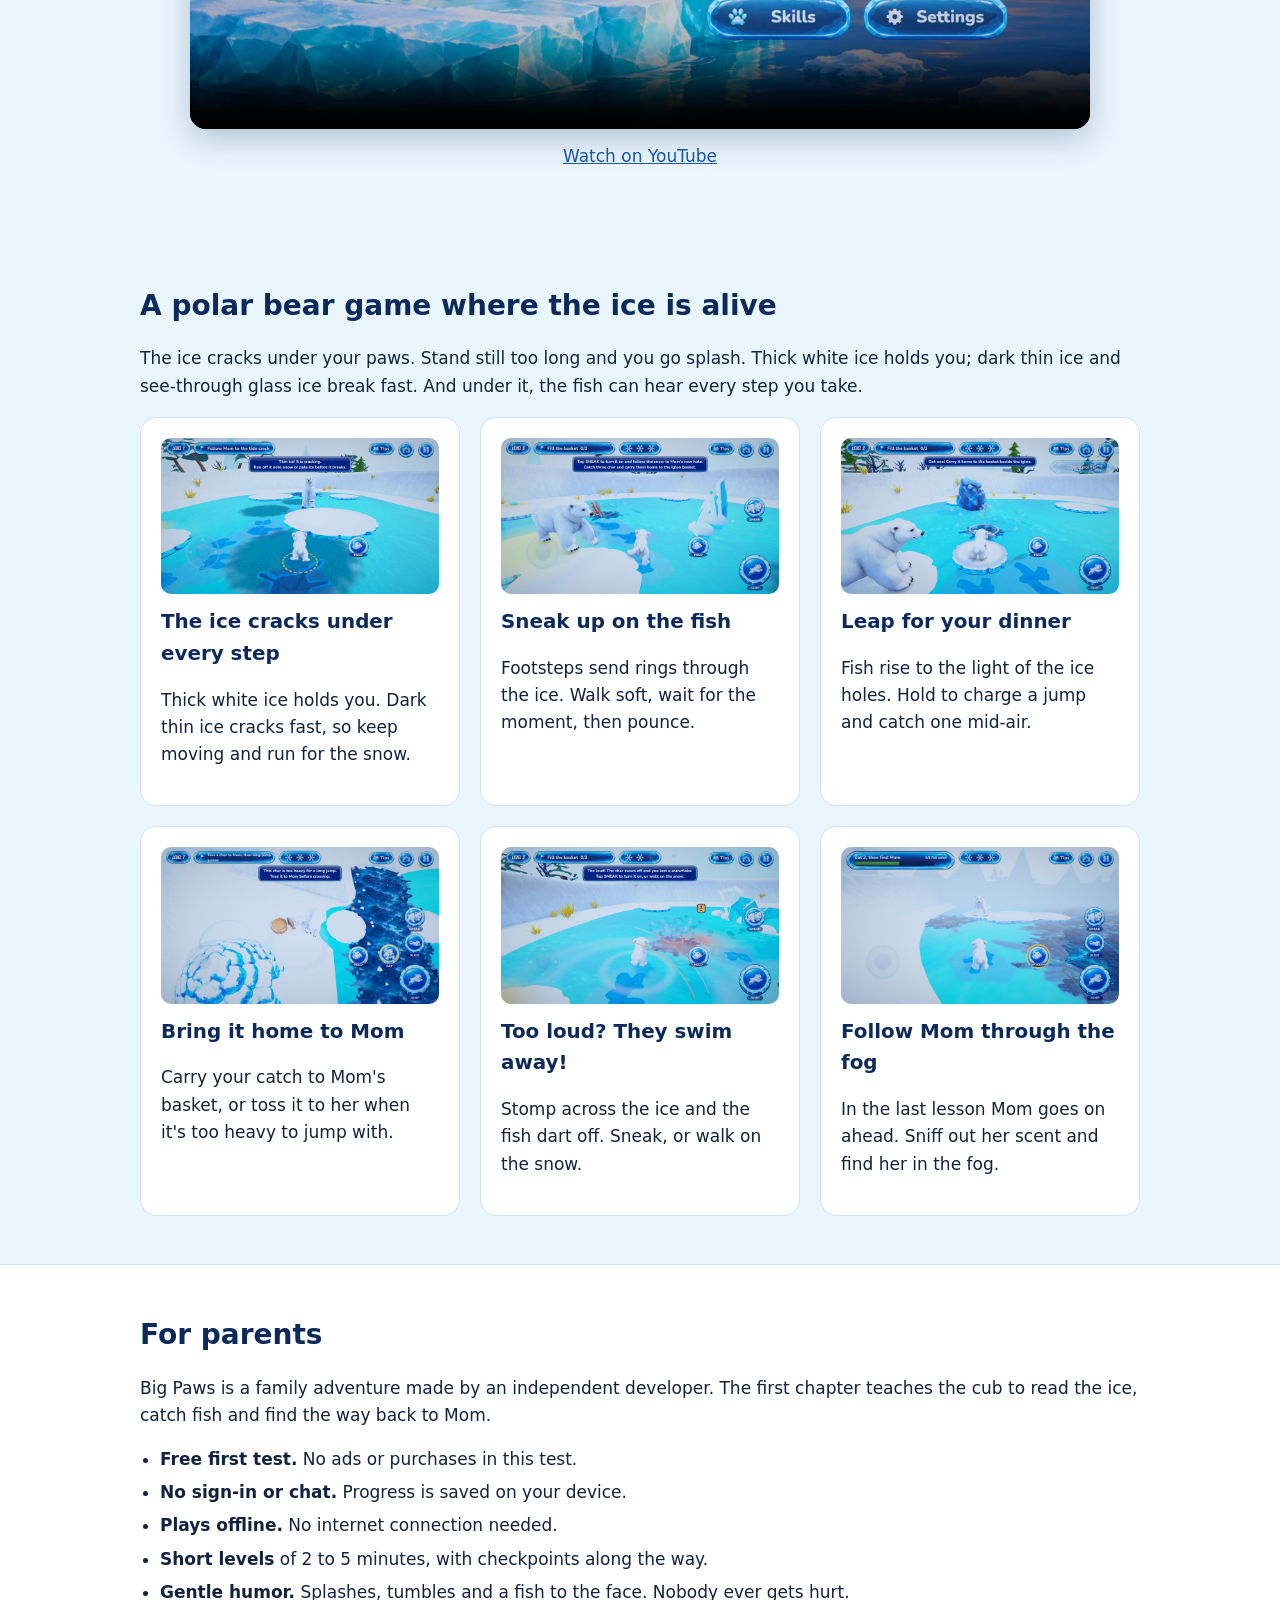
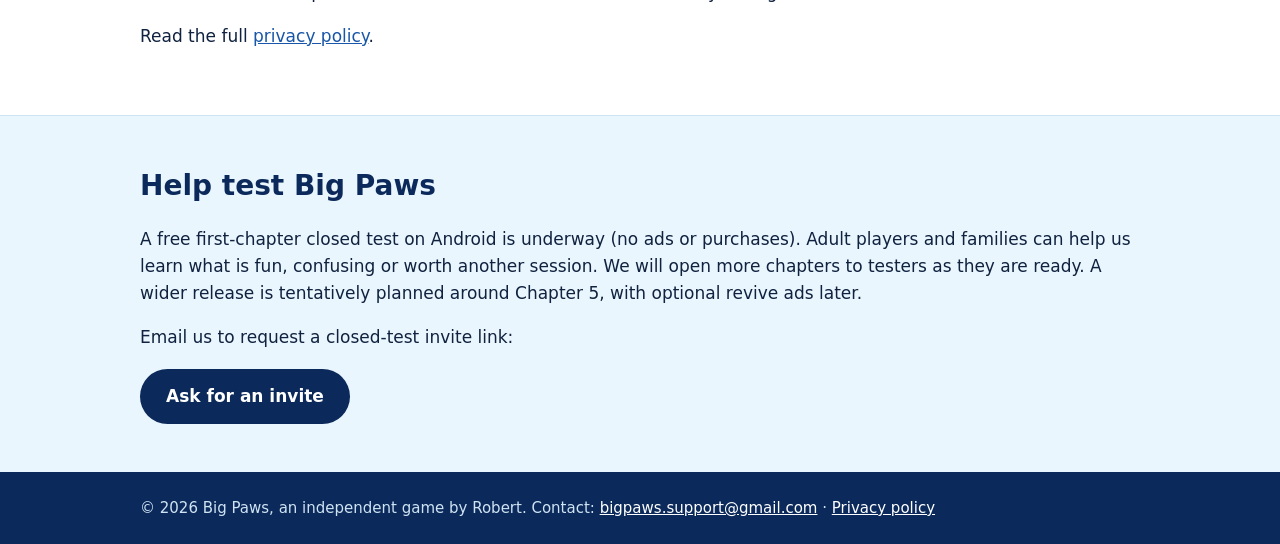
==== commit b3aede02: "Update screenshots, trailer and copy for closed test v0.1.5" ====
--- a/index.html
+++ b/index.html
@@ -1,23 +1,23 @@
 <!doctype html>
-<html lang="en"><head><meta charset="utf-8"><meta name="viewport" content="width=device-width, initial-scale=1"><link rel="icon" href="images/icon.png?v=20261113"><link rel="stylesheet" href="style.css">
+<html lang="en"><head><meta charset="utf-8"><meta name="viewport" content="width=device-width, initial-scale=1"><link rel="icon" href="images/icon.png?v=20261117"><link rel="stylesheet" href="style.css">
 <title>Big Paws: A Cub and Mom Adventure | Android</title>
-<meta name="description" content="The ice cracks under every step, and the fish can hear you coming. A cub-and-Mom adventure for Android, with a free first-chapter test in preparation.">
+<meta name="description" content="The ice cracks under every step, and the fish can hear you coming. A cub-and-Mom adventure for Android, now in closed testing.">
 <meta property="og:title" content="Big Paws: Polar Bear Adventure">
-<meta property="og:description" content="Every step cracks the ice. A polar bear adventure with Mom. First-chapter test in preparation.">
-<meta property="og:image" content="images/title.jpg">
+<meta property="og:description" content="Every step cracks the ice. A polar bear adventure with Mom. First-chapter closed test on Android.">
+<meta property="og:image" content="images/title.jpg?v=20261117">
 </head><body>
-<header class="site"><div class="wrap"><a class="brand" href="index.html"><img src="images/icon.png?v=20261113" alt="">Big Paws</a><nav><a href="index.html#play">The game</a><a href="index.html#parents">For parents</a><a href="presskit.html">Press kit</a><a href="privacy.html">Privacy</a></nav></div></header>
+<header class="site"><div class="wrap"><a class="brand" href="index.html"><img src="images/icon.png?v=20261117" alt="">Big Paws</a><nav><a href="index.html#play">The game</a><a href="index.html#parents">For parents</a><a href="presskit.html">Press kit</a><a href="privacy.html">Privacy</a></nav></div></header>
 <div class="hero"><div class="wrap">
-<img class="wordmark" src="images/wordmark.png?v=20261113" alt="Big Paws">
+<img class="wordmark" src="images/wordmark.png?v=20261117" alt="Big Paws">
 <h1>Every step cracks the ice.</h1>
 <p>A cub learning from Mom on ice that reacts to every step. Sneak up on fish that can hear you, leap across cracks, and bring your catch home.</p>
-<a class="btn" href="#test">First-chapter test coming soon</a><a class="btn alt" href="#play">See how it plays</a>
-<img class="shot" src="images/title.jpg?v=20261113" alt="Big Paws title screen: Mom and her cub on the ice under the ice-lettering logo">
+<a class="btn" href="#test">Join the closed test</a><a class="btn alt" href="#play">See how it plays</a>
+<img class="shot" src="images/title.jpg?v=20261117" alt="Big Paws title screen: Mom and her cub on the ice under the ice-lettering logo">
 </div></div>
 
 <section id="trailer"><div class="wrap">
 <h2>Watch the trailer</h2>
-<video class="trailer" controls playsinline preload="none" poster="images/trailer-poster.jpg?v=20261113" aria-label="Big Paws gameplay trailer, 30 seconds"><source src="video/BigPaws-trailer.mp4?v=20261113" type="video/mp4"><a href="video/BigPaws-trailer.mp4?v=20261113">Download the trailer (MP4)</a></video>
+<video class="trailer" controls playsinline preload="none" poster="images/trailer-poster.jpg?v=20261117" aria-label="Big Paws gameplay trailer, 30 seconds"><source src="video/BigPaws-trailer.mp4?v=20261117" type="video/mp4"><a href="video/BigPaws-trailer.mp4?v=20261117">Download the trailer (MP4)</a></video>
 <p style="text-align:center;margin-top:14px"><a href="https://youtu.be/f21sIvdYZcQ" rel="noopener">Watch on YouTube</a></p>
 </div></section>
 
@@ -25,12 +25,12 @@
 <h2>A polar bear game where the ice is alive</h2>
 <p>The ice cracks under your paws. Stand still too long and you go splash. Thick white ice holds you; dark thin ice and see-through glass ice break fast. And under it, the fish can hear every step you take.</p>
 <div class="grid">
-<div class="card"><img src="images/cracking.jpg?v=20261113" alt="The cub on thin ice that is cracking around its paws, Mom watching from the side"><h3>The ice cracks under every step</h3><p>Thick white ice holds you. Dark thin ice cracks fast, so keep moving and run for the snow.</p></div>
-<div class="card"><img src="images/sneak.jpg?v=20261113" alt="Mom and the cub beside a fishing hole as a fish jumps out"><h3>Sneak up on the fish</h3><p>Footsteps send rings through the ice. Walk soft, wait for the moment, then pounce.</p></div>
-<div class="card"><img src="images/fishing.jpg?v=20261113" alt="The cub on a small floe next to a fishing hole, Mom close by"><h3>Leap for your dinner</h3><p>Fish rise to the light of the ice holes. Hold to charge a jump and catch one mid-air.</p></div>
-<div class="card"><img src="images/mom-basket.jpg?v=20261113" alt="Seen from above: the cub beside Mom and her basket by the igloo, a fish ready to toss"><h3>Bring it home to Mom</h3><p>Carry your catch to Mom's basket, or toss it to her when it's too heavy to jump with.</p></div>
-<div class="card"><img src="images/fishwarn.jpg?v=20261113" alt="A fish darting away from a noisy cub, with a warning sign above the hole"><h3>Too loud? They swim away!</h3><p>Stomp across the ice and the fish dart off. Sneak, or walk on the snow.</p></div>
-<div class="card"><img src="images/reunion.jpg?v=20261113" alt="The cub on a snowy floe looking at Mom's outline in the fog"><h3>Follow Mom through the fog</h3><p>In the last lesson Mom goes on ahead. Sniff out her scent and find her in the fog.</p></div>
+<div class="card"><img src="images/cracking.jpg?v=20261117" alt="The cub on thin ice that is cracking around its paws, Mom watching from the side"><h3>The ice cracks under every step</h3><p>Thick white ice holds you. Dark thin ice cracks fast, so keep moving and run for the snow.</p></div>
+<div class="card"><img src="images/sneak.jpg?v=20261117" alt="Mom and the cub beside a fishing hole as a fish jumps out"><h3>Sneak up on the fish</h3><p>Footsteps send rings through the ice. Walk soft, wait for the moment, then pounce.</p></div>
+<div class="card"><img src="images/fishing.jpg?v=20261117" alt="The cub on a small floe next to a fishing hole, Mom close by"><h3>Leap for your dinner</h3><p>Fish rise to the light of the ice holes. Hold to charge a jump and catch one mid-air.</p></div>
+<div class="card"><img src="images/mom-basket.jpg?v=20261117" alt="Seen from above: the cub beside Mom and her basket by the igloo, a fish ready to toss"><h3>Bring it home to Mom</h3><p>Carry your catch to Mom's basket, or toss it to her when it's too heavy to jump with.</p></div>
+<div class="card"><img src="images/fishwarn.jpg?v=20261117" alt="A fish darting away from a noisy cub, with a warning sign above the hole"><h3>Too loud? They swim away!</h3><p>Stomp across the ice and the fish dart off. Sneak, or walk on the snow.</p></div>
+<div class="card"><img src="images/reunion.jpg?v=20261117" alt="The cub on a snowy floe looking at Mom's outline in the fog"><h3>Follow Mom through the fog</h3><p>In the last lesson Mom goes on ahead. Sniff out her scent and find her in the fog.</p></div>
 </div>
 </div></section>
 
@@ -49,8 +49,8 @@
 
 <section id="test"><div class="wrap">
 <h2>Help test Big Paws</h2>
-<p>A free first-chapter test is in preparation. Adult players and families can help us learn what is fun, confusing or worth another session. We will open more chapters to testers as they are ready. A wider release is tentatively planned around Chapter 5, with optional revive ads later; the current test will have no ads or purchases.</p>
-<p>Invitations and the real opt-in link will be shared when the test is ready.</p>
+<p>A free first-chapter closed test on Android is underway (no ads or purchases). Adult players and families can help us learn what is fun, confusing or worth another session. We will open more chapters to testers as they are ready. A wider release is tentatively planned around Chapter 5, with optional revive ads later.</p>
+<p>Email us to request a closed-test invite link:</p>
 <a class="btn" style="background:var(--deep);color:#fff" href="mailto:bigpaws.support@gmail.com?subject=Big%20Paws%20test">Ask for an invite</a>
 </div></section>
 <footer><div class="wrap">&copy; 2026 Big Paws, an independent game by Robert. Contact: <a href="mailto:bigpaws.support@gmail.com">bigpaws.support@gmail.com</a> &middot; <a href="privacy.html">Privacy policy</a></div></footer>
